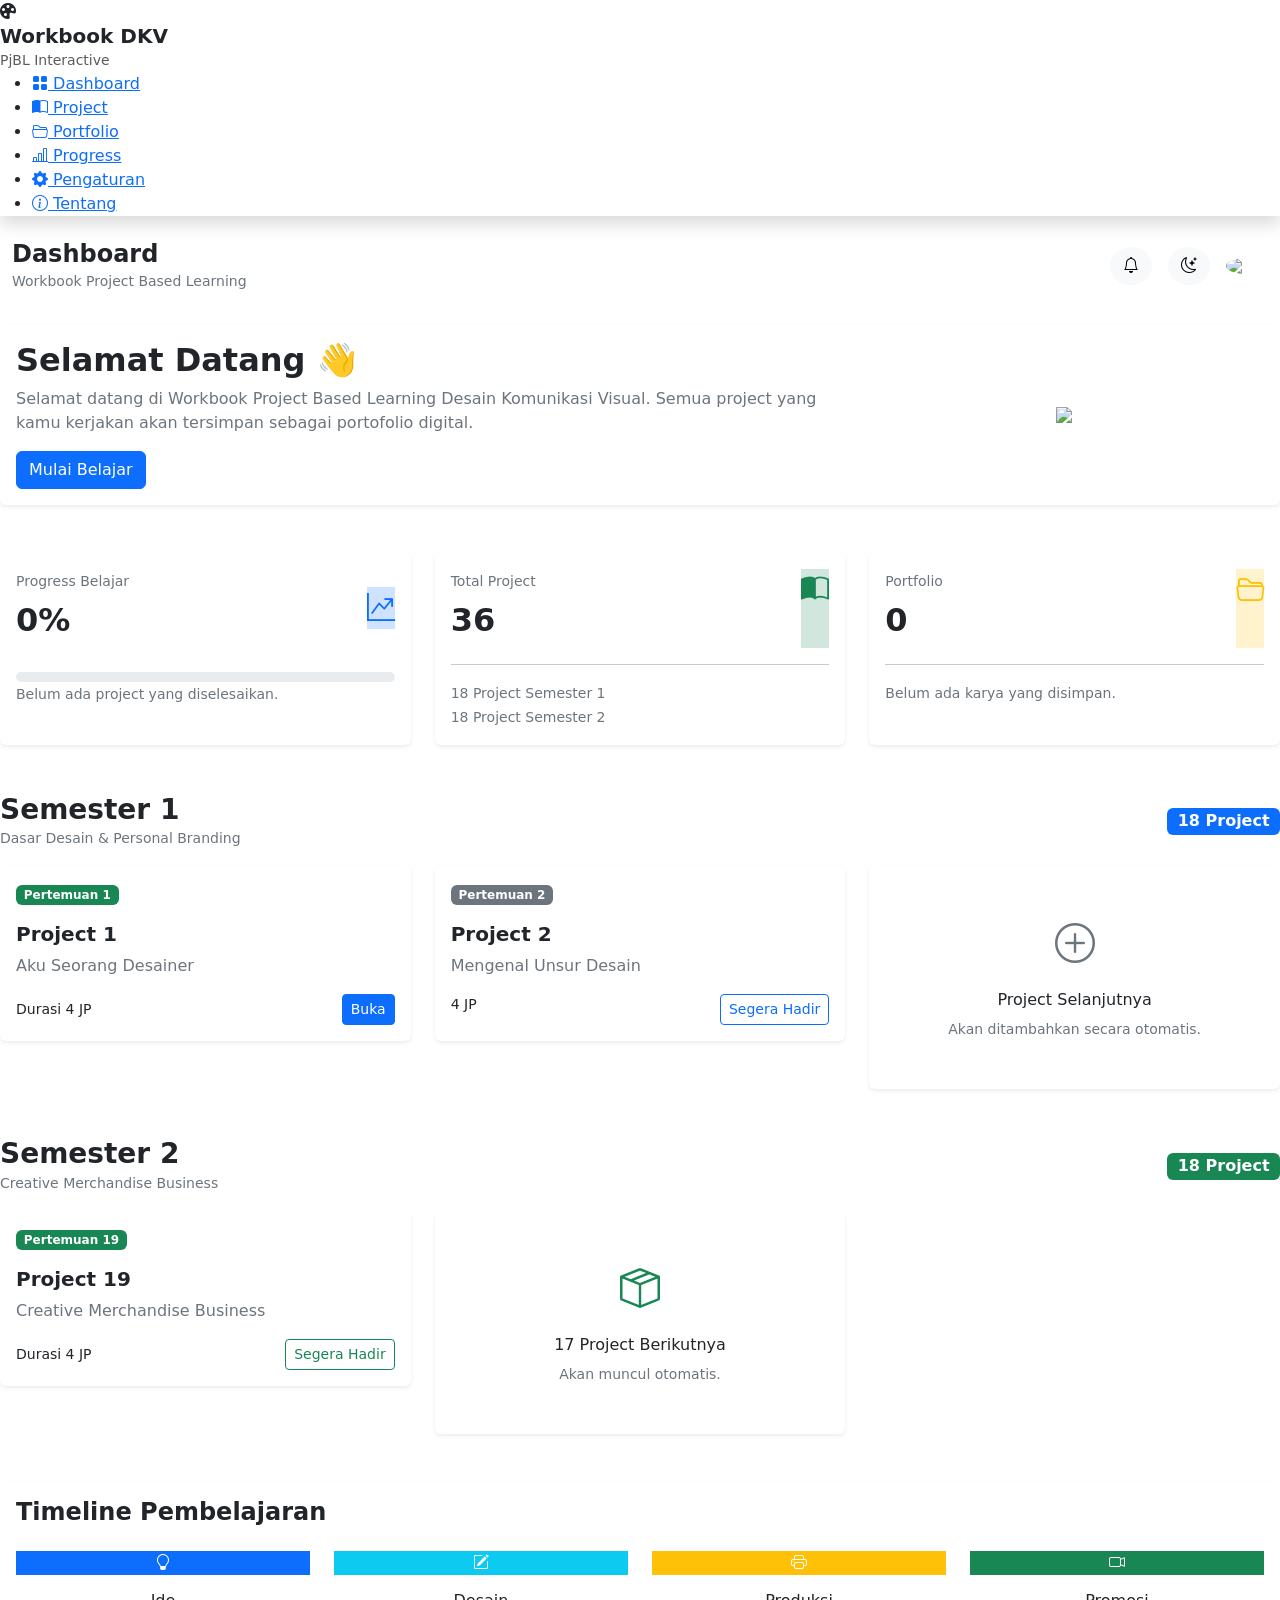
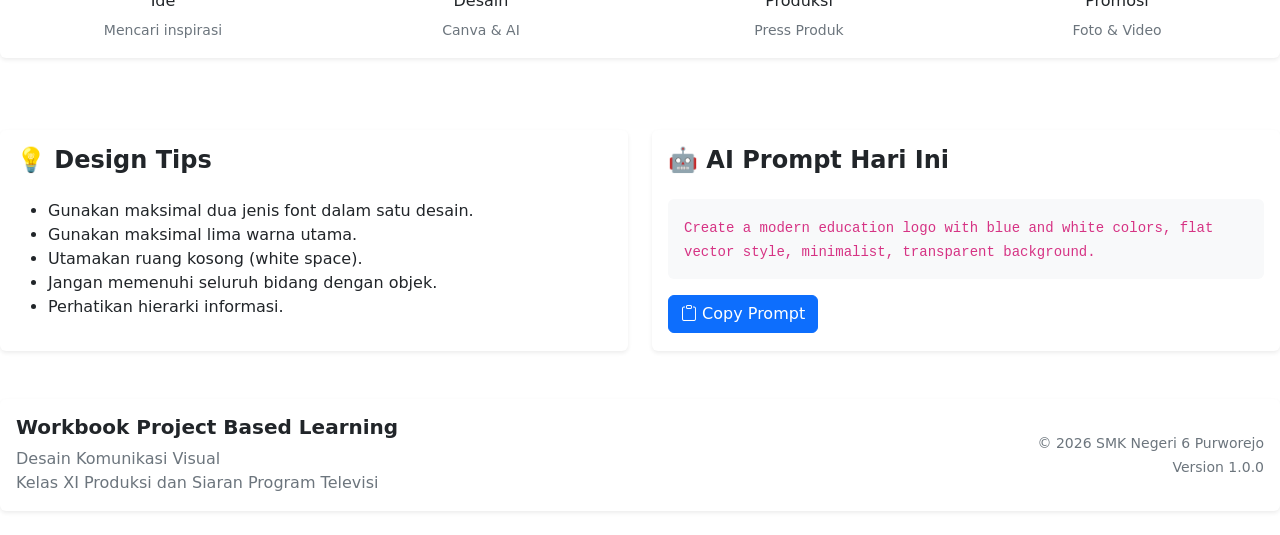
==== index.html @ cbb14319 "feat: create dashboard layout" ====
<!DOCTYPE html>
<html lang="id">

<head>

    <meta charset="UTF-8">
    <meta name="viewport" content="width=device-width, initial-scale=1.0">

    <title>Workbook PjBL DKV</title>

    <!-- Bootstrap 5 -->
    <link href="https://cdn.jsdelivr.net/npm/bootstrap@5.3.7/dist/css/bootstrap.min.css" rel="stylesheet">

    <!-- Bootstrap Icon -->
    <link href="https://cdn.jsdelivr.net/npm/bootstrap-icons@1.13.1/font/bootstrap-icons.css" rel="stylesheet">

    <!-- Google Font -->
    <link href="https://fonts.googleapis.com/css2?family=Poppins:wght@300;400;500;600;700&display=swap" rel="stylesheet">

    <!-- AOS -->
    <link href="https://cdn.jsdelivr.net/npm/aos@2.3.4/dist/aos.css" rel="stylesheet">

    <!-- SweetAlert -->
    <script src="https://cdn.jsdelivr.net/npm/sweetalert2@11"></script>

    <!-- Custom CSS -->
    <link rel="stylesheet" href="assets/css/style.css">

</head>

<body>

<div class="wrapper">

    <!-- ==========================
            SIDEBAR
    =========================== -->

    <aside class="sidebar shadow">

        <div class="sidebar-header">

            <div class="logo">

                <i class="bi bi-palette-fill"></i>

            </div>

            <div>

                <h5 class="mb-0 fw-bold">
                    Workbook DKV
                </h5>

                <small class="text-muted">
                    PjBL Interactive
                </small>

            </div>

        </div>

        <ul class="menu">

            <li>

                <a href="#" class="active">

                    <i class="bi bi-grid-fill"></i>

                    Dashboard

                </a>

            </li>

            <li>

                <a href="#">

                    <i class="bi bi-book-half"></i>

                    Project

                </a>

            </li>

            <li>

                <a href="#">

                    <i class="bi bi-folder2-open"></i>

                    Portfolio

                </a>

            </li>

            <li>

                <a href="#">

                    <i class="bi bi-bar-chart-line"></i>

                    Progress

                </a>

            </li>

            <li>

                <a href="#">

                    <i class="bi bi-gear-fill"></i>

                    Pengaturan

                </a>

            </li>

            <li>

                <a href="#">

                    <i class="bi bi-info-circle"></i>

                    Tentang

                </a>

            </li>

        </ul>

    </aside>

    <!-- ==========================
            MAIN
    =========================== -->

    <main class="content">

        <!-- Navbar -->

        <nav class="navbar navbar-expand-lg">

            <div class="container-fluid">

                <button class="btn btn-light d-lg-none">

                    <i class="bi bi-list"></i>

                </button>

                <div>

                    <h4 class="fw-bold mb-0">

                        Dashboard

                    </h4>

                    <small class="text-secondary">

                        Workbook Project Based Learning

                    </small>

                </div>

                <div class="ms-auto d-flex align-items-center gap-3">

                    <button class="btn btn-light rounded-circle">

                        <i class="bi bi-bell"></i>

                    </button>

                    <button class="btn btn-light rounded-circle">

                        <i class="bi bi-moon-stars"></i>

                    </button>

                    <img
                        src="https://ui-avatars.com/api/?name=Siswa&background=4F46E5&color=fff"
                        class="rounded-circle"
                        width="42"
                    >

                </div>

            </div>

        </nav>

        <!-- Welcome Card -->

        <div
            class="card welcome-card border-0 shadow-sm mt-4"
            data-aos="fade-up">

            <div class="card-body">

                <div class="row align-items-center">

                    <div class="col-lg-8">

                        <h2 class="fw-bold">

                            Selamat Datang 👋

                        </h2>

                        <p class="text-secondary">

                            Selamat datang di Workbook Project Based Learning
                            Desain Komunikasi Visual.

                            Semua project yang kamu kerjakan akan tersimpan
                            sebagai portofolio digital.

                        </p>

                        <button class="btn btn-primary">

                            Mulai Belajar

                        </button>

                    </div>

                    <div class="col-lg-4 text-center">

                        <img
                            src="https://cdn-icons-png.flaticon.com/512/3135/3135715.png"
                            class="img-fluid"
                            style="max-height:180px;">

                    </div>

                </div>

            </div>

        </div>
                <!-- =========================================
                STATISTIK
        ========================================== -->

        <div class="row mt-4 g-4">

            <div class="col-lg-4">

                <div class="card dashboard-card border-0 shadow-sm h-100">

                    <div class="card-body">

                        <div class="d-flex justify-content-between align-items-center">

                            <div>

                                <small class="text-secondary">
                                    Progress Belajar
                                </small>

                                <h2 class="fw-bold mt-2">
                                    0%
                                </h2>

                            </div>

                            <div class="icon-circle bg-primary-subtle">

                                <i class="bi bi-graph-up-arrow fs-3 text-primary"></i>

                            </div>

                        </div>

                        <div class="progress mt-4" style="height:10px;">

                            <div
                                class="progress-bar bg-primary"
                                role="progressbar"
                                style="width:0%;">

                            </div>

                        </div>

                        <small class="text-secondary">

                            Belum ada project yang diselesaikan.

                        </small>

                    </div>

                </div>

            </div>

            <div class="col-lg-4">

                <div class="card dashboard-card border-0 shadow-sm h-100">

                    <div class="card-body">

                        <div class="d-flex justify-content-between">

                            <div>

                                <small class="text-secondary">

                                    Total Project

                                </small>

                                <h2 class="fw-bold mt-2">

                                    36

                                </h2>

                            </div>

                            <div class="icon-circle bg-success-subtle">

                                <i class="bi bi-book-half fs-3 text-success"></i>

                            </div>

                        </div>

                        <hr>

                        <small class="text-secondary">

                            18 Project Semester 1

                            <br>

                            18 Project Semester 2

                        </small>

                    </div>

                </div>

            </div>

            <div class="col-lg-4">

                <div class="card dashboard-card border-0 shadow-sm h-100">

                    <div class="card-body">

                        <div class="d-flex justify-content-between">

                            <div>

                                <small class="text-secondary">

                                    Portfolio

                                </small>

                                <h2 class="fw-bold mt-2">

                                    0

                                </h2>

                            </div>

                            <div class="icon-circle bg-warning-subtle">

                                <i class="bi bi-folder2-open fs-3 text-warning"></i>

                            </div>

                        </div>

                        <hr>

                        <small class="text-secondary">

                            Belum ada karya yang disimpan.

                        </small>

                    </div>

                </div>

            </div>

        </div>

        <!-- =========================================
                SEMESTER 1
        ========================================== -->

        <div class="d-flex justify-content-between align-items-center mt-5 mb-3">

            <div>

                <h3 class="fw-bold mb-0">

                    Semester 1

                </h3>

                <small class="text-secondary">

                    Dasar Desain & Personal Branding

                </small>

            </div>

            <span class="badge bg-primary fs-6">

                18 Project

            </span>

        </div>

        <div class="row g-4">

            <div class="col-lg-4 col-md-6">

                <div class="card project-card border-0 shadow-sm">

                    <div class="card-body">

                        <span class="badge bg-success">

                            Pertemuan 1

                        </span>

                        <h5 class="mt-3 fw-bold">

                            Project 1

                        </h5>

                        <p class="text-secondary">

                            Aku Seorang Desainer

                        </p>

                        <div class="d-flex justify-content-between align-items-center">

                            <small>

                                Durasi 4 JP

                            </small>

                            <button class="btn btn-primary btn-sm">

                                Buka

                            </button>

                        </div>

                    </div>

                </div>

            </div>

            <div class="col-lg-4 col-md-6">

                <div class="card project-card border-0 shadow-sm">

                    <div class="card-body">

                        <span class="badge bg-secondary">

                            Pertemuan 2

                        </span>

                        <h5 class="mt-3 fw-bold">

                            Project 2

                        </h5>

                        <p class="text-secondary">

                            Mengenal Unsur Desain

                        </p>

                        <div class="d-flex justify-content-between">

                            <small>

                                4 JP

                            </small>

                            <button class="btn btn-outline-primary btn-sm">

                                Segera Hadir

                            </button>

                        </div>

                    </div>

                </div>

            </div>

            <div class="col-lg-4 col-md-6">

                <div class="card project-card border-0 shadow-sm">

                    <div class="card-body text-center py-5">

                        <i class="bi bi-plus-circle fs-1 text-secondary"></i>

                        <h6 class="mt-3">

                            Project Selanjutnya

                        </h6>

                        <small class="text-secondary">

                            Akan ditambahkan secara otomatis.

                        </small>

                    </div>

                </div>

            </div>

        </div>
                <!-- =========================================
                SEMESTER 2
        ========================================== -->

        <div class="d-flex justify-content-between align-items-center mt-5 mb-3">

            <div>

                <h3 class="fw-bold mb-0">

                    Semester 2

                </h3>

                <small class="text-secondary">

                    Creative Merchandise Business

                </small>

            </div>

            <span class="badge bg-success fs-6">

                18 Project

            </span>

        </div>

        <div class="row g-4">

            <div class="col-lg-4 col-md-6">

                <div class="card project-card border-0 shadow-sm">

                    <div class="card-body">

                        <span class="badge bg-success">

                            Pertemuan 19

                        </span>

                        <h5 class="mt-3 fw-bold">

                            Project 19

                        </h5>

                        <p class="text-secondary">

                            Creative Merchandise Business

                        </p>

                        <div class="d-flex justify-content-between align-items-center">

                            <small>

                                Durasi 4 JP

                            </small>

                            <button class="btn btn-outline-success btn-sm">

                                Segera Hadir

                            </button>

                        </div>

                    </div>

                </div>

            </div>

            <div class="col-lg-4 col-md-6">

                <div class="card project-card border-0 shadow-sm">

                    <div class="card-body text-center py-5">

                        <i class="bi bi-box-seam fs-1 text-success"></i>

                        <h6 class="mt-3">

                            17 Project Berikutnya

                        </h6>

                        <small class="text-secondary">

                            Akan muncul otomatis.

                        </small>

                    </div>

                </div>

            </div>

        </div>

        <!-- =========================================
                TIMELINE BELAJAR
        ========================================== -->

        <div class="card border-0 shadow-sm mt-5">

            <div class="card-body">

                <h4 class="fw-bold mb-4">

                    Timeline Pembelajaran

                </h4>

                <div class="row text-center">

                    <div class="col">

                        <div class="timeline-item">

                            <div class="timeline-circle bg-primary">

                                <i class="bi bi-lightbulb text-white"></i>

                            </div>

                            <h6 class="mt-3">

                                Ide

                            </h6>

                            <small class="text-secondary">

                                Mencari inspirasi

                            </small>

                        </div>

                    </div>

                    <div class="col">

                        <div class="timeline-item">

                            <div class="timeline-circle bg-info">

                                <i class="bi bi-pencil-square text-white"></i>

                            </div>

                            <h6 class="mt-3">

                                Desain

                            </h6>

                            <small class="text-secondary">

                                Canva & AI

                            </small>

                        </div>

                    </div>

                    <div class="col">

                        <div class="timeline-item">

                            <div class="timeline-circle bg-warning">

                                <i class="bi bi-printer text-white"></i>

                            </div>

                            <h6 class="mt-3">

                                Produksi

                            </h6>

                            <small class="text-secondary">

                                Press Produk

                            </small>

                        </div>

                    </div>

                    <div class="col">

                        <div class="timeline-item">

                            <div class="timeline-circle bg-success">

                                <i class="bi bi-camera-video text-white"></i>

                            </div>

                            <h6 class="mt-3">

                                Promosi

                            </h6>

                            <small class="text-secondary">

                                Foto & Video

                            </small>

                        </div>

                    </div>

                </div>

            </div>

        </div>

        <!-- =========================================
                DESIGN TIPS & AI CORNER
        ========================================== -->

        <div class="row mt-5 g-4">

            <div class="col-lg-6">

                <div class="card border-0 shadow-sm h-100">

                    <div class="card-body">

                        <h4 class="fw-bold">

                            💡 Design Tips

                        </h4>

                        <ul class="mt-4">

                            <li>Gunakan maksimal dua jenis font dalam satu desain.</li>

                            <li>Gunakan maksimal lima warna utama.</li>

                            <li>Utamakan ruang kosong (white space).</li>

                            <li>Jangan memenuhi seluruh bidang dengan objek.</li>

                            <li>Perhatikan hierarki informasi.</li>

                        </ul>

                    </div>

                </div>

            </div>

            <div class="col-lg-6">

                <div class="card border-0 shadow-sm h-100">

                    <div class="card-body">

                        <h4 class="fw-bold">

                            🤖 AI Prompt Hari Ini

                        </h4>

                        <div class="bg-light rounded p-3 mt-4">

                            <code>

Create a modern education logo with blue and white colors,
flat vector style,
minimalist,
transparent background.

                            </code>

                        </div>

                        <button class="btn btn-primary mt-3">

                            <i class="bi bi-clipboard"></i>

                            Copy Prompt

                        </button>

                    </div>

                </div>

            </div>

        </div>
                <!-- =========================================
                FOOTER
        ========================================== -->

        <footer class="mt-5 mb-4">

            <div class="card border-0 shadow-sm">

                <div class="card-body">

                    <div class="row align-items-center">

                        <div class="col-lg-6">

                            <h5 class="fw-bold">

                                Workbook Project Based Learning

                            </h5>

                            <p class="text-secondary mb-0">

                                Desain Komunikasi Visual<br>
                                Kelas XI Produksi dan Siaran Program Televisi

                            </p>

                        </div>

                        <div class="col-lg-6 text-lg-end mt-3 mt-lg-0">

                            <small class="text-secondary">

                                © 2026 SMK Negeri 6 Purworejo

                            </small>

                            <br>

                            <small class="text-secondary">

                                Version 1.0.0

                            </small>

                        </div>

                    </div>

                </div>

            </div>

        </footer>

    </main>

</div>

<!-- =========================================
        JAVASCRIPT
========================================== -->

<!-- Bootstrap -->
<script src="https://cdn.jsdelivr.net/npm/bootstrap@5.3.7/dist/js/bootstrap.bundle.min.js"></script>

<!-- AOS -->
<script src="https://cdn.jsdelivr.net/npm/aos@2.3.4/dist/aos.js"></script>

<script>
AOS.init({
    duration:700,
    once:true
});
</script>

<!-- Custom Javascript -->
<script src="assets/js/storage.js"></script>
<script src="assets/js/app.js"></script>
<script src="assets/js/dashboard.js"></script>

</body>

</html>
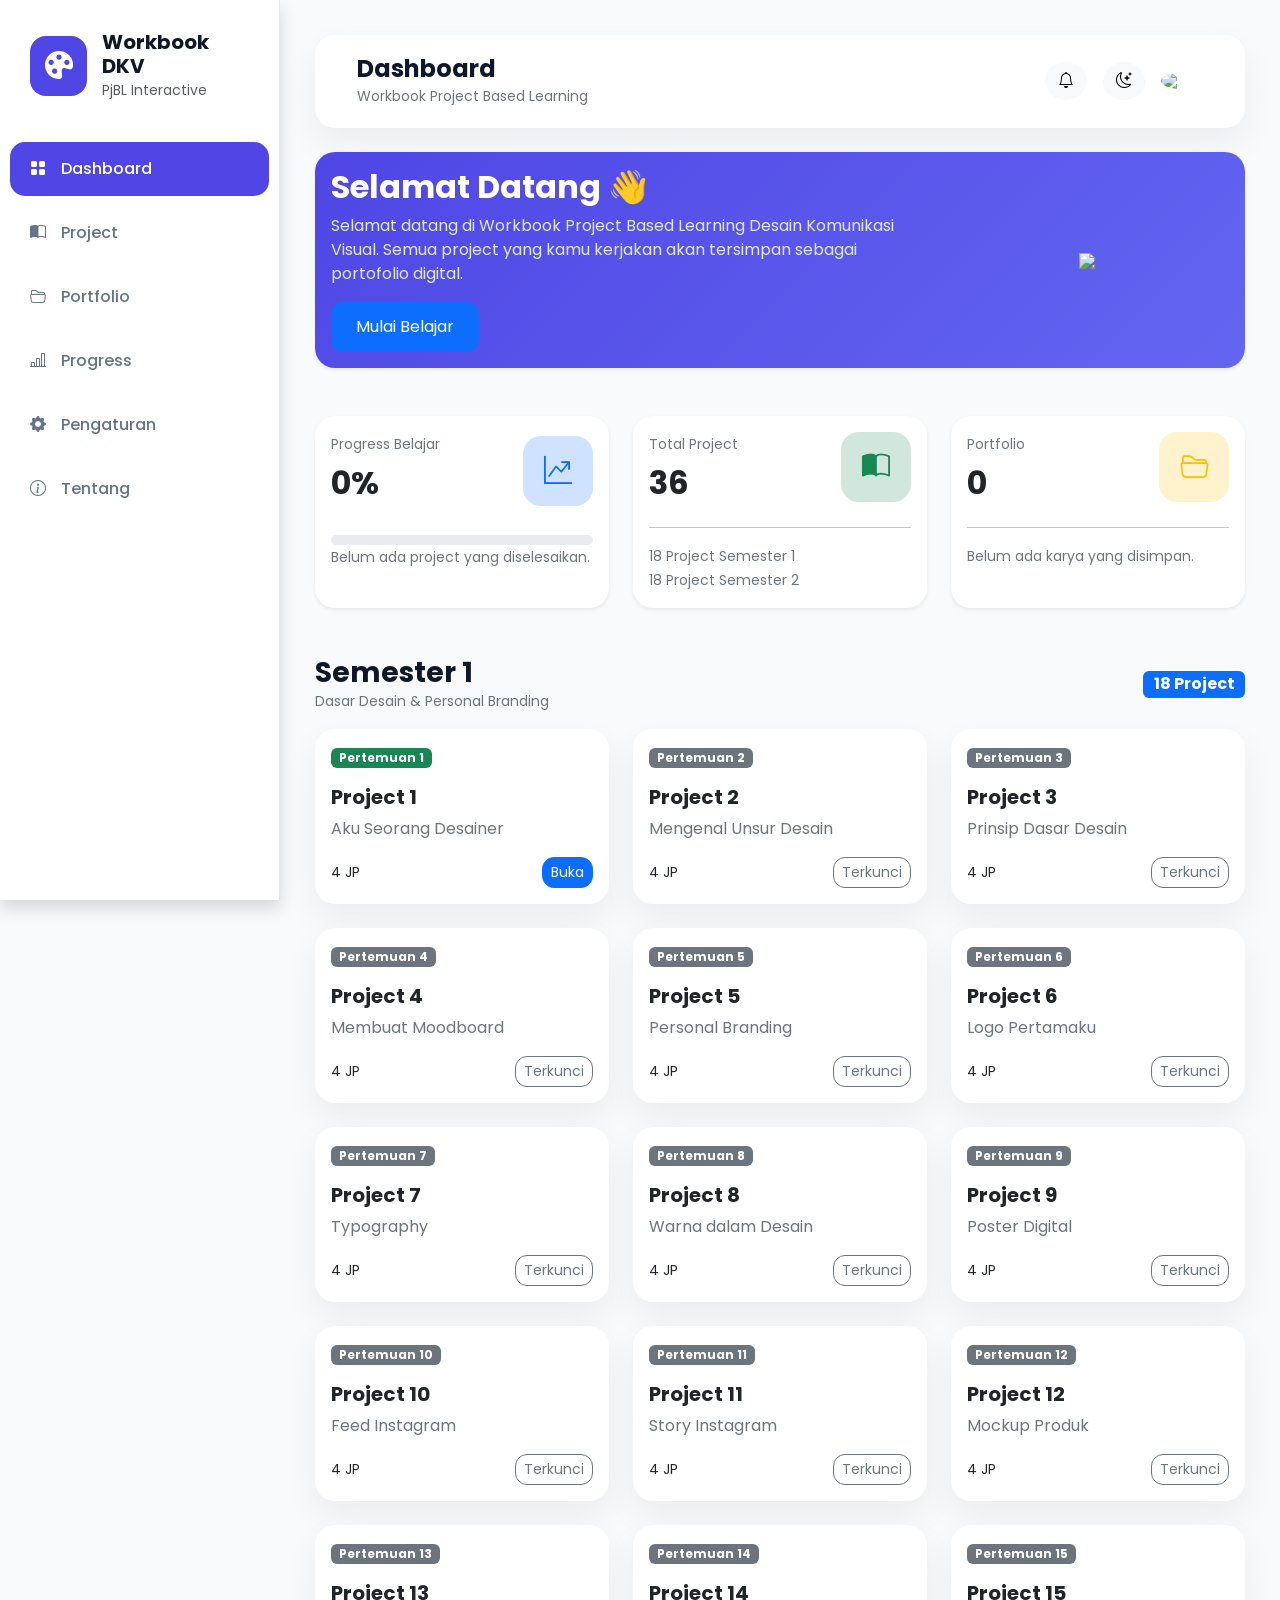
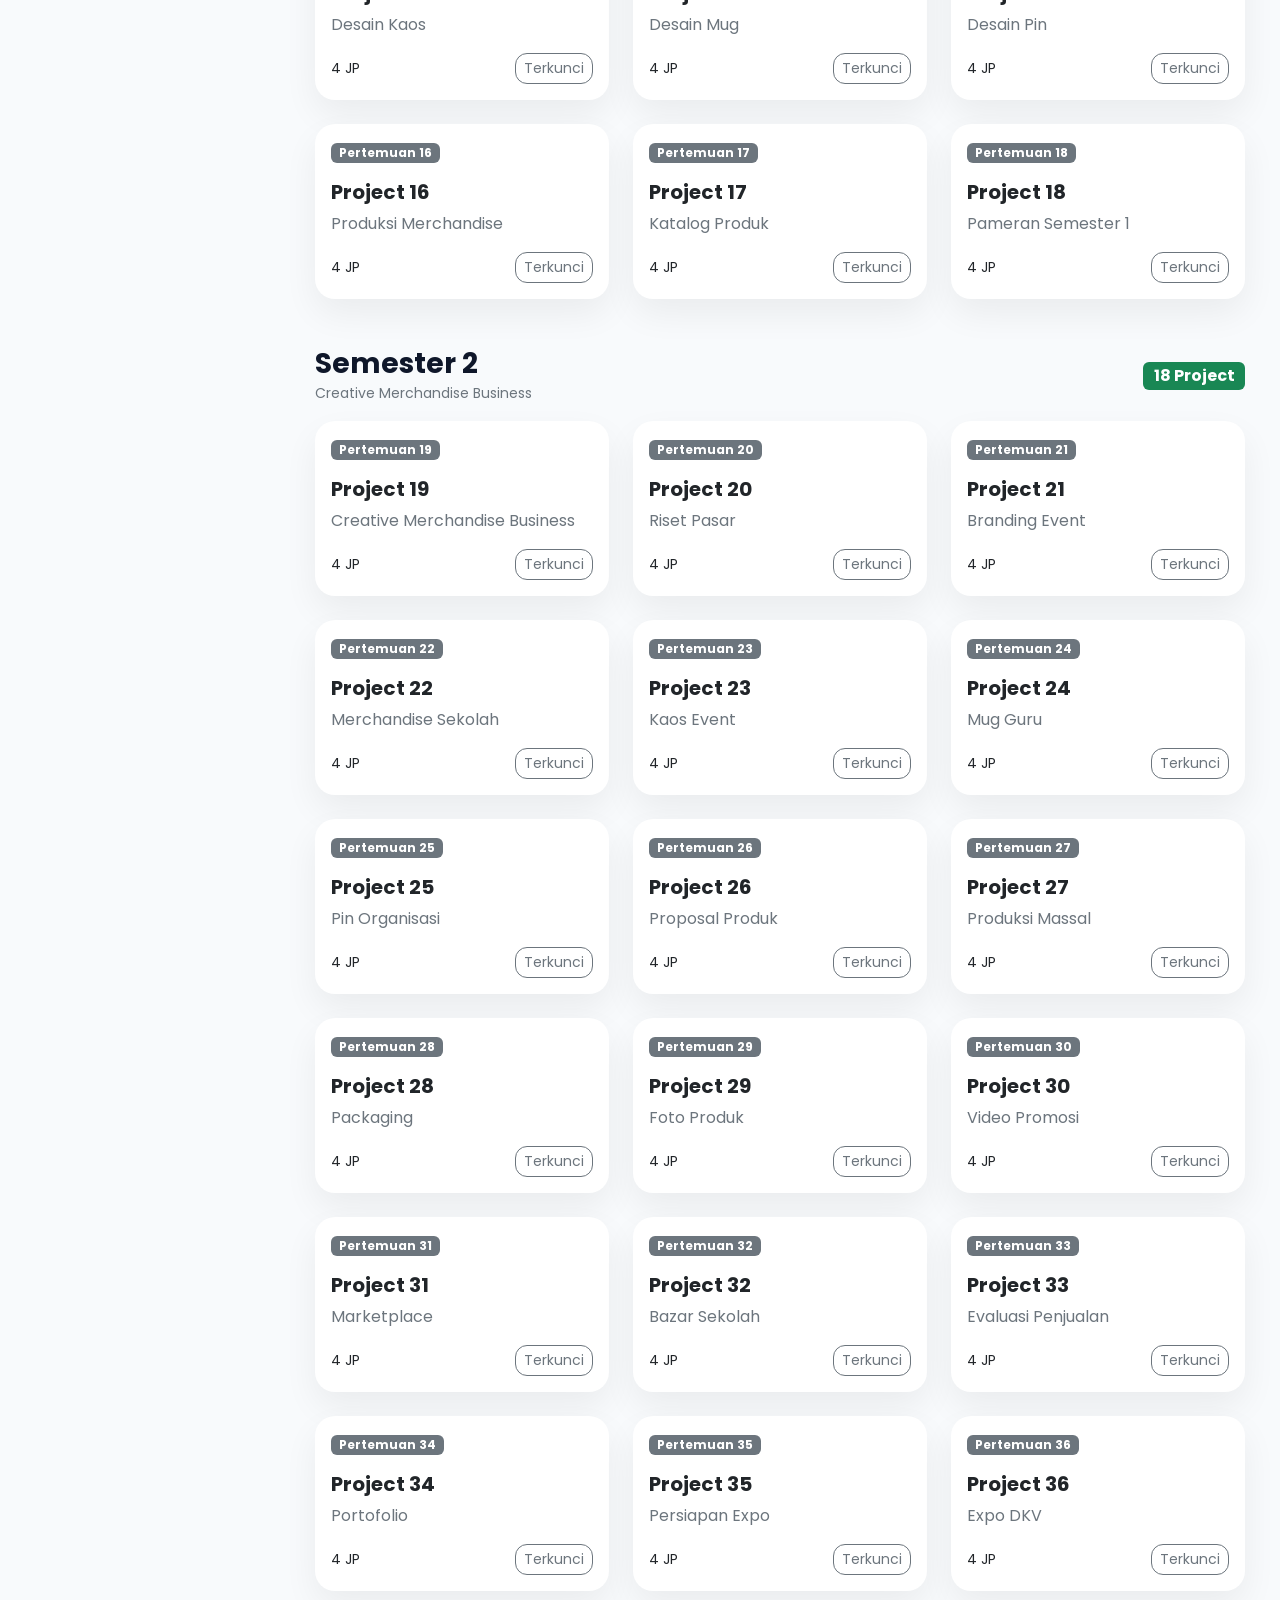
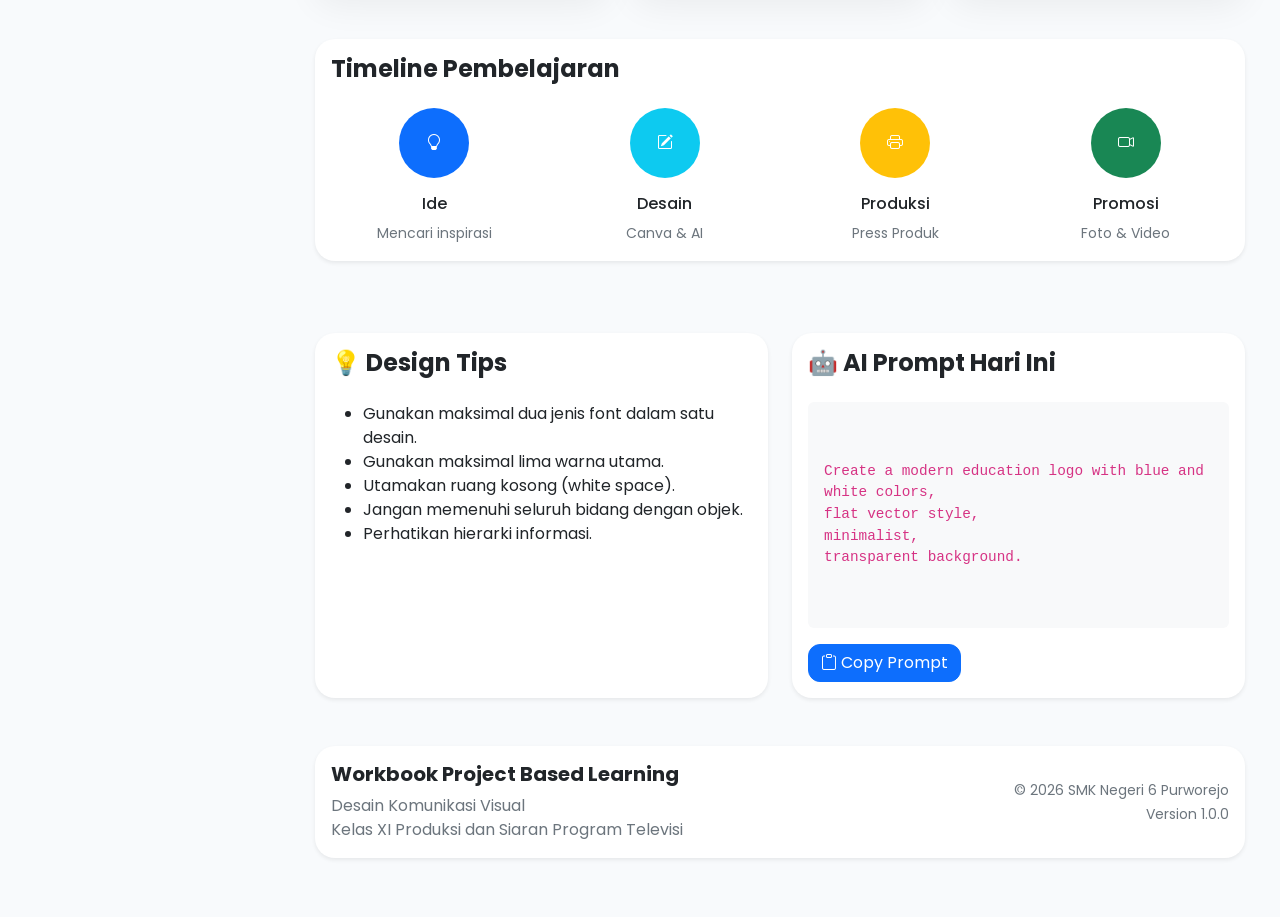
==== commit 038a9706: "feat: complete project 1 workbook with worksheet engine" ====
--- a/index.html
+++ b/index.html
@@ -433,127 +433,11 @@
 
         </div>
 
-        <div class="row g-4">
-
-            <div class="col-lg-4 col-md-6">
-
-                <div class="card project-card border-0 shadow-sm">
-
-                    <div class="card-body">
-
-                        <span class="badge bg-success">
-
-                            Pertemuan 1
-
-                        </span>
-
-                        <h5 class="mt-3 fw-bold">
-
-                            Project 1
-
-                        </h5>
-
-                        <p class="text-secondary">
-
-                            Aku Seorang Desainer
-
-                        </p>
-
-                        <div class="d-flex justify-content-between align-items-center">
-
-                            <small>
-
-                                Durasi 4 JP
-
-                            </small>
-
-                            <button class="btn btn-primary btn-sm">
-
-                                Buka
-
-                            </button>
-
-                        </div>
-
-                    </div>
-
-                </div>
-
-            </div>
-
-            <div class="col-lg-4 col-md-6">
-
-                <div class="card project-card border-0 shadow-sm">
-
-                    <div class="card-body">
-
-                        <span class="badge bg-secondary">
-
-                            Pertemuan 2
-
-                        </span>
-
-                        <h5 class="mt-3 fw-bold">
-
-                            Project 2
-
-                        </h5>
-
-                        <p class="text-secondary">
-
-                            Mengenal Unsur Desain
-
-                        </p>
-
-                        <div class="d-flex justify-content-between">
-
-                            <small>
-
-                                4 JP
-
-                            </small>
-
-                            <button class="btn btn-outline-primary btn-sm">
-
-                                Segera Hadir
-
-                            </button>
-
-                        </div>
-
-                    </div>
-
-                </div>
-
-            </div>
-
-            <div class="col-lg-4 col-md-6">
-
-                <div class="card project-card border-0 shadow-sm">
-
-                    <div class="card-body text-center py-5">
-
-                        <i class="bi bi-plus-circle fs-1 text-secondary"></i>
-
-                        <h6 class="mt-3">
-
-                            Project Selanjutnya
-
-                        </h6>
-
-                        <small class="text-secondary">
-
-                            Akan ditambahkan secara otomatis.
-
-                        </small>
-
-                    </div>
-
-                </div>
-
-            </div>
-
-        </div>
+        <div id="semester1-projects" class="row g-4">
+
+    <!-- Render otomatis dari dashboard.js -->
+
+</div>
                 <!-- =========================================
                 SEMESTER 2
         ========================================== -->
@@ -584,81 +468,11 @@
 
         </div>
 
-        <div class="row g-4">
-
-            <div class="col-lg-4 col-md-6">
-
-                <div class="card project-card border-0 shadow-sm">
-
-                    <div class="card-body">
-
-                        <span class="badge bg-success">
-
-                            Pertemuan 19
-
-                        </span>
-
-                        <h5 class="mt-3 fw-bold">
-
-                            Project 19
-
-                        </h5>
-
-                        <p class="text-secondary">
-
-                            Creative Merchandise Business
-
-                        </p>
-
-                        <div class="d-flex justify-content-between align-items-center">
-
-                            <small>
-
-                                Durasi 4 JP
-
-                            </small>
-
-                            <button class="btn btn-outline-success btn-sm">
-
-                                Segera Hadir
-
-                            </button>
-
-                        </div>
-
-                    </div>
-
-                </div>
-
-            </div>
-
-            <div class="col-lg-4 col-md-6">
-
-                <div class="card project-card border-0 shadow-sm">
-
-                    <div class="card-body text-center py-5">
-
-                        <i class="bi bi-box-seam fs-1 text-success"></i>
-
-                        <h6 class="mt-3">
-
-                            17 Project Berikutnya
-
-                        </h6>
-
-                        <small class="text-secondary">
-
-                            Akan muncul otomatis.
-
-                        </small>
-
-                    </div>
-
-                </div>
-
-            </div>
-
-        </div>
+        <div id="semester2-projects" class="row g-4">
+
+    <!-- Render otomatis dari dashboard.js -->
+
+</div>
 
         <!-- =========================================
                 TIMELINE BELAJAR
--- a/assets/css/style.css
+++ b/assets/css/style.css
@@ -0,0 +1,417 @@
+/* =====================================================
+   WORKBOOK DKV
+   Version : 1.0
+===================================================== */
+
+@import url('https://fonts.googleapis.com/css2?family=Poppins:wght@300;400;500;600;700;800&display=swap');
+
+:root{
+
+    --primary:#4F46E5;
+    --primary-light:#EEF2FF;
+
+    --success:#22C55E;
+    --warning:#F59E0B;
+    --danger:#EF4444;
+
+    --dark:#0F172A;
+
+    --gray:#64748B;
+
+    --border:#E2E8F0;
+
+    --background:#F8FAFC;
+
+    --card:#FFFFFF;
+
+    --radius:20px;
+
+    --shadow:0 15px 35px rgba(0,0,0,.06);
+
+    --transition:.3s ease;
+
+}
+
+*{
+
+    margin:0;
+    padding:0;
+    box-sizing:border-box;
+
+}
+
+body{
+
+    font-family:'Poppins',sans-serif;
+
+    background:var(--background);
+
+    color:var(--dark);
+
+}
+
+a{
+
+    text-decoration:none;
+
+}
+
+.wrapper{
+
+    display:flex;
+
+    min-height:100vh;
+
+}
+
+/* ===================================
+        SIDEBAR
+=================================== */
+
+.sidebar{
+
+    width:280px;
+
+    background:white;
+
+    border-right:1px solid var(--border);
+
+    position:fixed;
+
+    top:0;
+
+    left:0;
+
+    bottom:0;
+
+    overflow:auto;
+
+    z-index:1000;
+
+}
+
+.sidebar-header{
+
+    padding:30px;
+
+    display:flex;
+
+    align-items:center;
+
+    gap:15px;
+
+}
+
+.logo{
+
+    width:60px;
+
+    height:60px;
+
+    border-radius:16px;
+
+    background:var(--primary);
+
+    color:white;
+
+    display:flex;
+
+    align-items:center;
+
+    justify-content:center;
+
+    font-size:28px;
+
+}
+
+.menu{
+
+    list-style:none;
+
+    padding:10px;
+
+}
+
+.menu li{
+
+    margin-bottom:10px;
+
+}
+
+.menu a{
+
+    display:flex;
+
+    align-items:center;
+
+    gap:15px;
+
+    padding:15px 20px;
+
+    border-radius:15px;
+
+    color:var(--gray);
+
+    font-weight:500;
+
+    transition:var(--transition);
+
+}
+
+.menu a:hover{
+
+    background:var(--primary-light);
+
+    color:var(--primary);
+
+}
+
+.menu a.active{
+
+    background:var(--primary);
+
+    color:white;
+
+}
+
+/* ===================================
+        CONTENT
+=================================== */
+
+.content{
+
+    margin-left:280px;
+
+    width:100%;
+
+    padding:35px;
+
+}
+
+/* ===================================
+        NAVBAR
+=================================== */
+
+.navbar{
+
+    background:white;
+
+    border-radius:var(--radius);
+
+    padding:20px 30px;
+
+    box-shadow:var(--shadow);
+
+}
+
+/* ===================================
+        CARD
+=================================== */
+
+.card{
+
+    border:none;
+
+    border-radius:var(--radius);
+
+    box-shadow:var(--shadow);
+
+}
+
+.dashboard-card{
+
+    transition:.3s;
+
+}
+
+.dashboard-card:hover{
+
+    transform:translateY(-6px);
+
+}
+
+.project-card{
+
+    transition:.3s;
+
+}
+
+.project-card:hover{
+
+    transform:translateY(-8px);
+
+}
+
+/* ===================================
+        WELCOME CARD
+=================================== */
+
+.welcome-card{
+
+    background:linear-gradient(135deg,#4F46E5,#6366F1);
+
+    color:white;
+
+}
+
+.welcome-card p{
+
+    color:#E2E8F0 !important;
+
+}
+
+.welcome-card .btn{
+
+    border-radius:12px;
+
+    padding:12px 24px;
+
+}
+
+/* ===================================
+        ICON
+=================================== */
+
+.icon-circle{
+
+    width:70px;
+
+    height:70px;
+
+    border-radius:18px;
+
+    display:flex;
+
+    align-items:center;
+
+    justify-content:center;
+
+}
+
+/* ===================================
+        TIMELINE
+=================================== */
+
+.timeline-item{
+
+    position:relative;
+
+}
+
+.timeline-circle{
+
+    width:70px;
+
+    height:70px;
+
+    border-radius:50%;
+
+    display:flex;
+
+    align-items:center;
+
+    justify-content:center;
+
+    margin:auto;
+
+}
+
+/* ===================================
+        BUTTON
+=================================== */
+
+.btn{
+
+    border-radius:12px;
+
+    transition:.3s;
+
+}
+
+.btn:hover{
+
+    transform:translateY(-2px);
+
+}
+
+/* ===================================
+        CODE
+=================================== */
+
+code{
+
+    white-space:pre-wrap;
+
+    display:block;
+
+    font-size:.9rem;
+
+}
+
+/* ===================================
+        FOOTER
+=================================== */
+
+footer{
+
+    margin-top:50px;
+
+}
+
+/* ===================================
+        RESPONSIVE
+=================================== */
+
+@media(max-width:992px){
+
+    .sidebar{
+
+        display:none;
+
+    }
+
+    .content{
+
+        margin-left:0;
+
+        padding:20px;
+
+    }
+
+}
+
+/* ================================
+Worksheet Toast
+================================ */
+
+.worksheet-toast{
+
+    position:fixed;
+
+    right:20px;
+
+    bottom:20px;
+
+    background:#198754;
+
+    color:white;
+
+    padding:12px 20px;
+
+    border-radius:12px;
+
+    opacity:0;
+
+    transition:.3s;
+
+    z-index:99999;
+
+    box-shadow:0 10px 25px rgba(0,0,0,.15);
+
+}
+
+.worksheet-toast.show{
+
+    opacity:1;
+
+}
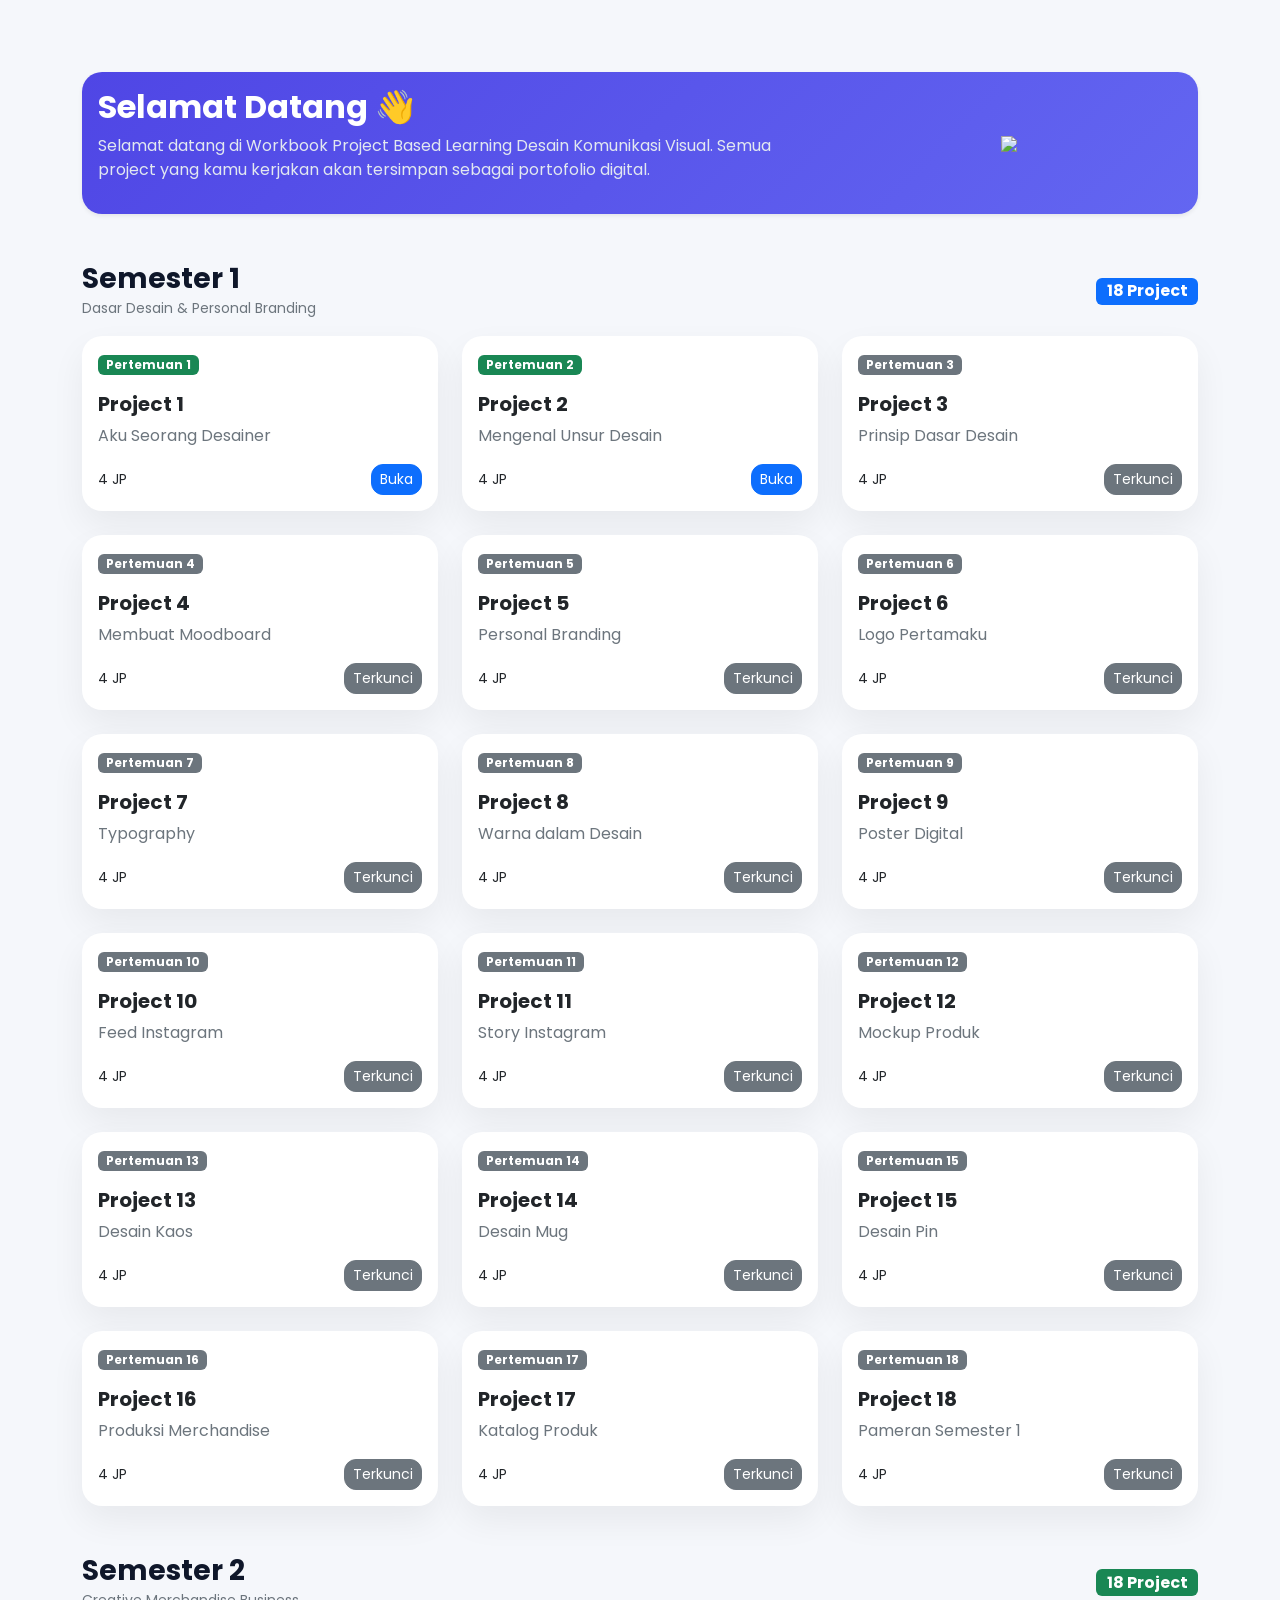
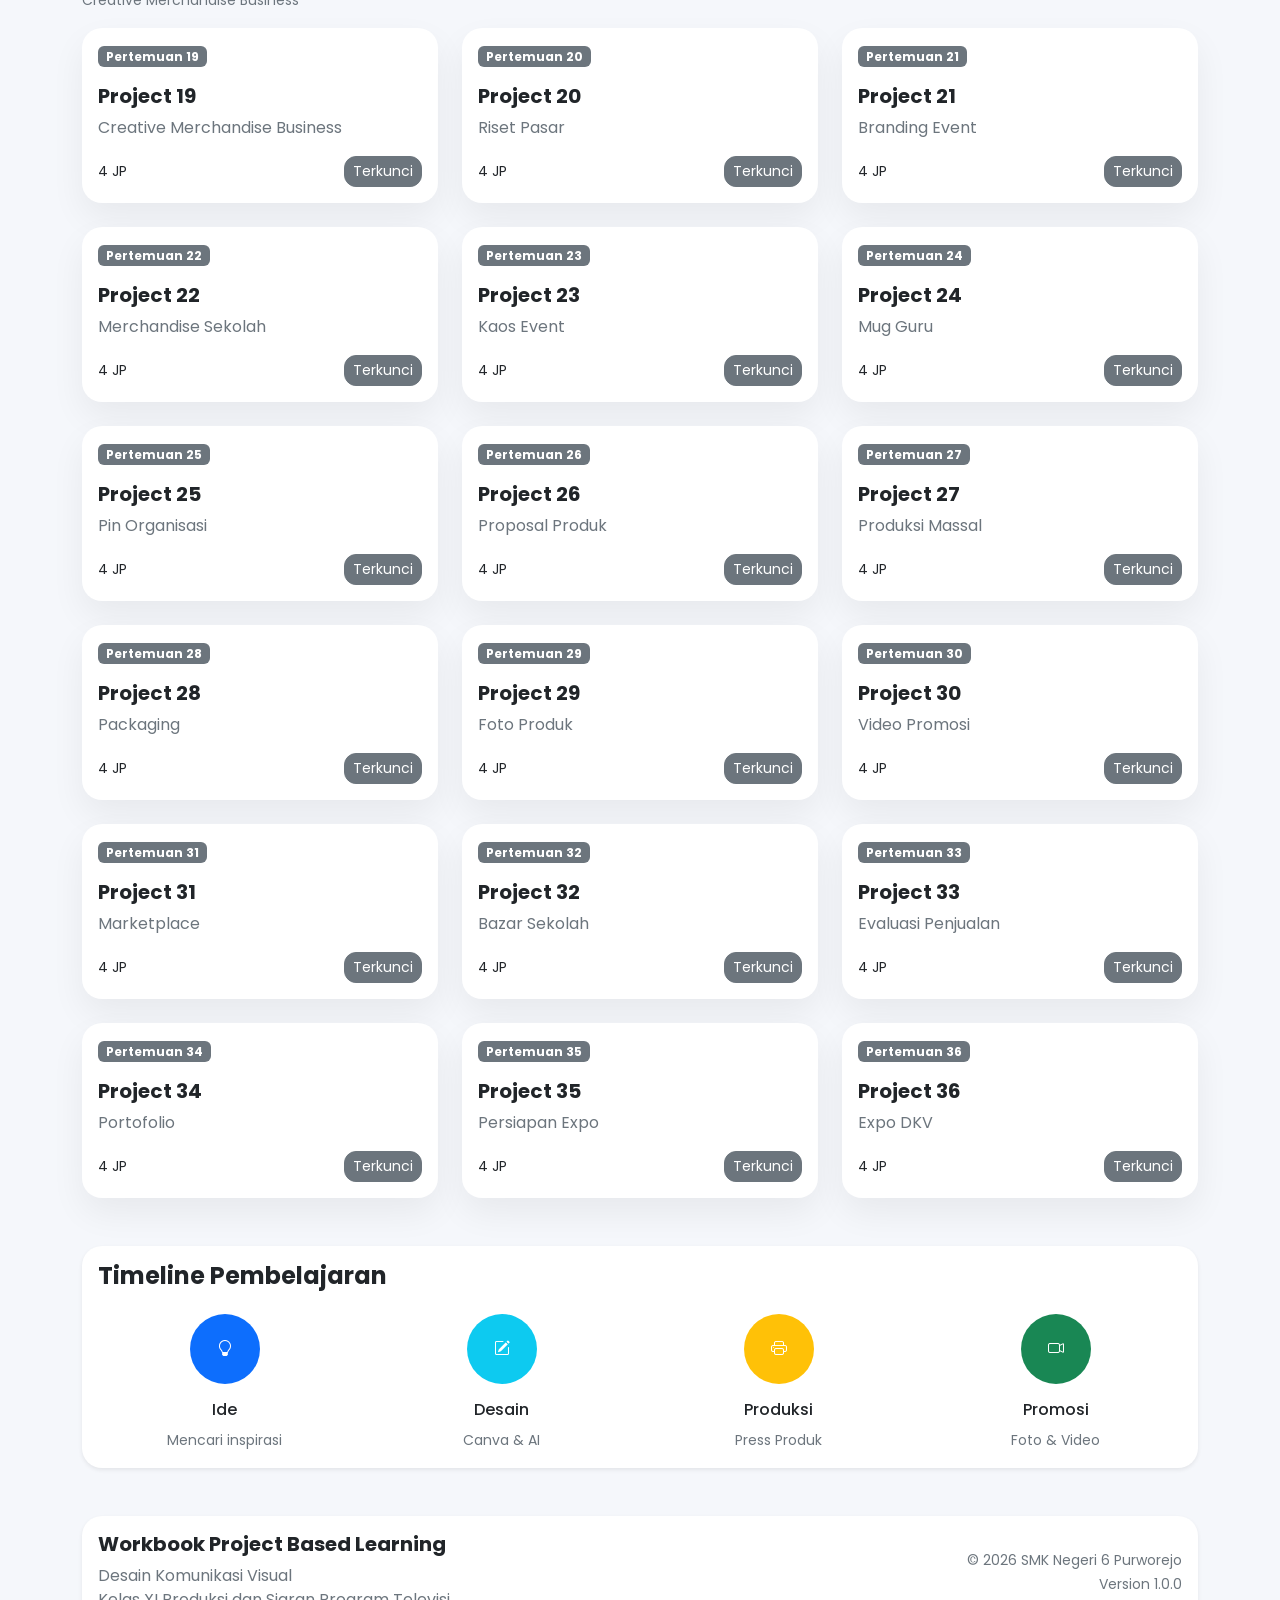
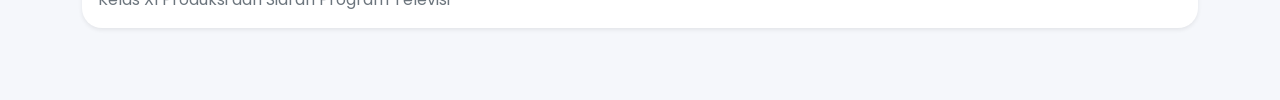
==== commit 987f23b7: "feat: complete project 2 and improve workbook engine" ====
--- a/index.html
+++ b/index.html
@@ -1,764 +1,239 @@
-<!DOCTYPE html>
+<!doctype html>
 <html lang="id">
-
-<head>
-
-    <meta charset="UTF-8">
-    <meta name="viewport" content="width=device-width, initial-scale=1.0">
+  <head>
+    <meta charset="UTF-8" />
+    <meta name="viewport" content="width=device-width, initial-scale=1.0" />
 
     <title>Workbook PjBL DKV</title>
 
     <!-- Bootstrap 5 -->
-    <link href="https://cdn.jsdelivr.net/npm/bootstrap@5.3.7/dist/css/bootstrap.min.css" rel="stylesheet">
+    <link
+      href="https://cdn.jsdelivr.net/npm/bootstrap@5.3.7/dist/css/bootstrap.min.css"
+      rel="stylesheet"
+    />
 
     <!-- Bootstrap Icon -->
-    <link href="https://cdn.jsdelivr.net/npm/bootstrap-icons@1.13.1/font/bootstrap-icons.css" rel="stylesheet">
+    <link
+      href="https://cdn.jsdelivr.net/npm/bootstrap-icons@1.13.1/font/bootstrap-icons.css"
+      rel="stylesheet"
+    />
 
     <!-- Google Font -->
-    <link href="https://fonts.googleapis.com/css2?family=Poppins:wght@300;400;500;600;700&display=swap" rel="stylesheet">
+    <link
+      href="https://fonts.googleapis.com/css2?family=Poppins:wght@300;400;500;600;700&display=swap"
+      rel="stylesheet"
+    />
 
     <!-- AOS -->
-    <link href="https://cdn.jsdelivr.net/npm/aos@2.3.4/dist/aos.css" rel="stylesheet">
+    <link
+      href="https://cdn.jsdelivr.net/npm/aos@2.3.4/dist/aos.css"
+      rel="stylesheet"
+    />
 
     <!-- SweetAlert -->
     <script src="https://cdn.jsdelivr.net/npm/sweetalert2@11"></script>
 
     <!-- Custom CSS -->
-    <link rel="stylesheet" href="assets/css/style.css">
-
-</head>
-
+    <link rel="stylesheet" href="assets/css/style.css" />
+  </head>
+
+  <body>
 <body>
 
-<div class="wrapper">
-
-    <!-- ==========================
-            SIDEBAR
-    =========================== -->
-
-    <aside class="sidebar shadow">
-
-        <div class="sidebar-header">
-
-            <div class="logo">
-
-                <i class="bi bi-palette-fill"></i>
-
-            </div>
-
-            <div>
-
-                <h5 class="mb-0 fw-bold">
-                    Workbook DKV
-                </h5>
-
-                <small class="text-muted">
-                    PjBL Interactive
-                </small>
-
-            </div>
-
-        </div>
-
-        <ul class="menu">
-
-            <li>
-
-                <a href="#" class="active">
-
-                    <i class="bi bi-grid-fill"></i>
-
-                    Dashboard
-
-                </a>
-
-            </li>
-
-            <li>
-
-                <a href="#">
-
-                    <i class="bi bi-book-half"></i>
-
-                    Project
-
-                </a>
-
-            </li>
-
-            <li>
-
-                <a href="#">
-
-                    <i class="bi bi-folder2-open"></i>
-
-                    Portfolio
-
-                </a>
-
-            </li>
-
-            <li>
-
-                <a href="#">
-
-                    <i class="bi bi-bar-chart-line"></i>
-
-                    Progress
-
-                </a>
-
-            </li>
-
-            <li>
-
-                <a href="#">
-
-                    <i class="bi bi-gear-fill"></i>
-
-                    Pengaturan
-
-                </a>
-
-            </li>
-
-            <li>
-
-                <a href="#">
-
-                    <i class="bi bi-info-circle"></i>
-
-                    Tentang
-
-                </a>
-
-            </li>
-
-        </ul>
-
-    </aside>
-
-    <!-- ==========================
+<div class="container py-5">
+
+      <!-- ==========================
             MAIN
     =========================== -->
 
-    <main class="content">
-
-        <!-- Navbar -->
-
-        <nav class="navbar navbar-expand-lg">
-
-            <div class="container-fluid">
-
-                <button class="btn btn-light d-lg-none">
-
-                    <i class="bi bi-list"></i>
-
-                </button>
-
-                <div>
-
-                    <h4 class="fw-bold mb-0">
-
-                        Dashboard
-
-                    </h4>
-
-                    <small class="text-secondary">
-
-                        Workbook Project Based Learning
-
-                    </small>
-
-                </div>
-
-                <div class="ms-auto d-flex align-items-center gap-3">
-
-                    <button class="btn btn-light rounded-circle">
-
-                        <i class="bi bi-bell"></i>
-
-                    </button>
-
-                    <button class="btn btn-light rounded-circle">
-
-                        <i class="bi bi-moon-stars"></i>
-
-                    </button>
-
-                    <img
-                        src="https://ui-avatars.com/api/?name=Siswa&background=4F46E5&color=fff"
-                        class="rounded-circle"
-                        width="42"
-                    >
-
-                </div>
-
+      
+            <!-- Welcome Card -->
+
+        <div
+          class="card welcome-card border-0 shadow-sm mt-4"
+          data-aos="fade-up"
+        >
+          <div class="card-body">
+            <div class="row align-items-center">
+              <div class="col-lg-8">
+                <h2 class="fw-bold">Selamat Datang 👋</h2>
+
+                <p class="text-secondary">
+                  Selamat datang di Workbook Project Based Learning Desain
+                  Komunikasi Visual. Semua project yang kamu kerjakan akan
+                  tersimpan sebagai portofolio digital.
+                </p>
+              </div>
+
+              <div class="col-lg-4 text-center">
+                <img
+                  src="https://cdn-icons-png.flaticon.com/512/3135/3135715.png"
+                  class="img-fluid"
+                  style="max-height: 180px"
+                />
+              </div>
             </div>
-
-        </nav>
-
-        <!-- Welcome Card -->
+          </div>
+        </div>
+        
+
+        <!-- =========================================
+                SEMESTER 1
+        ========================================== -->
 
         <div
-            class="card welcome-card border-0 shadow-sm mt-4"
-            data-aos="fade-up">
-
+          class="d-flex justify-content-between align-items-center mt-5 mb-3"
+        >
+          <div>
+            <h3 class="fw-bold mb-0">Semester 1</h3>
+
+            <small class="text-secondary">
+              Dasar Desain & Personal Branding
+            </small>
+          </div>
+
+          <span class="badge bg-primary fs-6"> 18 Project </span>
+        </div>
+
+        <div id="semester1-projects" class="row g-4">
+          <!-- Render otomatis dari dashboard.js -->
+        </div>
+        <!-- =========================================
+                SEMESTER 2
+        ========================================== -->
+
+        <div
+          class="d-flex justify-content-between align-items-center mt-5 mb-3"
+        >
+          <div>
+            <h3 class="fw-bold mb-0">Semester 2</h3>
+
+            <small class="text-secondary">
+              Creative Merchandise Business
+            </small>
+          </div>
+
+          <span class="badge bg-success fs-6"> 18 Project </span>
+        </div>
+
+        <div id="semester2-projects" class="row g-4">
+          <!-- Render otomatis dari dashboard.js -->
+        </div>
+
+        <!-- =========================================
+                TIMELINE BELAJAR
+        ========================================== -->
+
+        <div class="card border-0 shadow-sm mt-5">
+          <div class="card-body">
+            <h4 class="fw-bold mb-4">Timeline Pembelajaran</h4>
+
+            <div class="row text-center">
+              <div class="col">
+                <div class="timeline-item">
+                  <div class="timeline-circle bg-primary">
+                    <i class="bi bi-lightbulb text-white"></i>
+                  </div>
+
+                  <h6 class="mt-3">Ide</h6>
+
+                  <small class="text-secondary"> Mencari inspirasi </small>
+                </div>
+              </div>
+
+              <div class="col">
+                <div class="timeline-item">
+                  <div class="timeline-circle bg-info">
+                    <i class="bi bi-pencil-square text-white"></i>
+                  </div>
+
+                  <h6 class="mt-3">Desain</h6>
+
+                  <small class="text-secondary"> Canva & AI </small>
+                </div>
+              </div>
+
+              <div class="col">
+                <div class="timeline-item">
+                  <div class="timeline-circle bg-warning">
+                    <i class="bi bi-printer text-white"></i>
+                  </div>
+
+                  <h6 class="mt-3">Produksi</h6>
+
+                  <small class="text-secondary"> Press Produk </small>
+                </div>
+              </div>
+
+              <div class="col">
+                <div class="timeline-item">
+                  <div class="timeline-circle bg-success">
+                    <i class="bi bi-camera-video text-white"></i>
+                  </div>
+
+                  <h6 class="mt-3">Promosi</h6>
+
+                  <small class="text-secondary"> Foto & Video </small>
+                </div>
+              </div>
+            </div>
+          </div>
+        </div>
+
+        
+        <!-- =========================================
+                FOOTER
+        ========================================== -->
+
+        <footer class="mt-5 mb-4">
+          <div class="card border-0 shadow-sm">
             <div class="card-body">
-
-                <div class="row align-items-center">
-
-                    <div class="col-lg-8">
-
-                        <h2 class="fw-bold">
-
-                            Selamat Datang 👋
-
-                        </h2>
-
-                        <p class="text-secondary">
-
-                            Selamat datang di Workbook Project Based Learning
-                            Desain Komunikasi Visual.
-
-                            Semua project yang kamu kerjakan akan tersimpan
-                            sebagai portofolio digital.
-
-                        </p>
-
-                        <button class="btn btn-primary">
-
-                            Mulai Belajar
-
-                        </button>
-
-                    </div>
-
-                    <div class="col-lg-4 text-center">
-
-                        <img
-                            src="https://cdn-icons-png.flaticon.com/512/3135/3135715.png"
-                            class="img-fluid"
-                            style="max-height:180px;">
-
-                    </div>
-
-                </div>
-
+              <div class="row align-items-center">
+                <div class="col-lg-6">
+                  <h5 class="fw-bold">Workbook Project Based Learning</h5>
+
+                  <p class="text-secondary mb-0">
+                    Desain Komunikasi Visual<br />
+                    Kelas XI Produksi dan Siaran Program Televisi
+                  </p>
+                </div>
+
+                <div class="col-lg-6 text-lg-end mt-3 mt-lg-0">
+                  <small class="text-secondary">
+                    © 2026 SMK Negeri 6 Purworejo
+                  </small>
+
+                  <br />
+
+                  <small class="text-secondary"> Version 1.0.0 </small>
+                </div>
+              </div>
             </div>
-
-        </div>
-                <!-- =========================================
-                STATISTIK
-        ========================================== -->
-
-        <div class="row mt-4 g-4">
-
-            <div class="col-lg-4">
-
-                <div class="card dashboard-card border-0 shadow-sm h-100">
-
-                    <div class="card-body">
-
-                        <div class="d-flex justify-content-between align-items-center">
-
-                            <div>
-
-                                <small class="text-secondary">
-                                    Progress Belajar
-                                </small>
-
-                                <h2 class="fw-bold mt-2">
-                                    0%
-                                </h2>
-
-                            </div>
-
-                            <div class="icon-circle bg-primary-subtle">
-
-                                <i class="bi bi-graph-up-arrow fs-3 text-primary"></i>
-
-                            </div>
-
-                        </div>
-
-                        <div class="progress mt-4" style="height:10px;">
-
-                            <div
-                                class="progress-bar bg-primary"
-                                role="progressbar"
-                                style="width:0%;">
-
-                            </div>
-
-                        </div>
-
-                        <small class="text-secondary">
-
-                            Belum ada project yang diselesaikan.
-
-                        </small>
-
-                    </div>
-
-                </div>
-
-            </div>
-
-            <div class="col-lg-4">
-
-                <div class="card dashboard-card border-0 shadow-sm h-100">
-
-                    <div class="card-body">
-
-                        <div class="d-flex justify-content-between">
-
-                            <div>
-
-                                <small class="text-secondary">
-
-                                    Total Project
-
-                                </small>
-
-                                <h2 class="fw-bold mt-2">
-
-                                    36
-
-                                </h2>
-
-                            </div>
-
-                            <div class="icon-circle bg-success-subtle">
-
-                                <i class="bi bi-book-half fs-3 text-success"></i>
-
-                            </div>
-
-                        </div>
-
-                        <hr>
-
-                        <small class="text-secondary">
-
-                            18 Project Semester 1
-
-                            <br>
-
-                            18 Project Semester 2
-
-                        </small>
-
-                    </div>
-
-                </div>
-
-            </div>
-
-            <div class="col-lg-4">
-
-                <div class="card dashboard-card border-0 shadow-sm h-100">
-
-                    <div class="card-body">
-
-                        <div class="d-flex justify-content-between">
-
-                            <div>
-
-                                <small class="text-secondary">
-
-                                    Portfolio
-
-                                </small>
-
-                                <h2 class="fw-bold mt-2">
-
-                                    0
-
-                                </h2>
-
-                            </div>
-
-                            <div class="icon-circle bg-warning-subtle">
-
-                                <i class="bi bi-folder2-open fs-3 text-warning"></i>
-
-                            </div>
-
-                        </div>
-
-                        <hr>
-
-                        <small class="text-secondary">
-
-                            Belum ada karya yang disimpan.
-
-                        </small>
-
-                    </div>
-
-                </div>
-
-            </div>
-
-        </div>
-
-        <!-- =========================================
-                SEMESTER 1
-        ========================================== -->
-
-        <div class="d-flex justify-content-between align-items-center mt-5 mb-3">
-
-            <div>
-
-                <h3 class="fw-bold mb-0">
-
-                    Semester 1
-
-                </h3>
-
-                <small class="text-secondary">
-
-                    Dasar Desain & Personal Branding
-
-                </small>
-
-            </div>
-
-            <span class="badge bg-primary fs-6">
-
-                18 Project
-
-            </span>
-
-        </div>
-
-        <div id="semester1-projects" class="row g-4">
-
-    <!-- Render otomatis dari dashboard.js -->
-
-</div>
-                <!-- =========================================
-                SEMESTER 2
-        ========================================== -->
-
-        <div class="d-flex justify-content-between align-items-center mt-5 mb-3">
-
-            <div>
-
-                <h3 class="fw-bold mb-0">
-
-                    Semester 2
-
-                </h3>
-
-                <small class="text-secondary">
-
-                    Creative Merchandise Business
-
-                </small>
-
-            </div>
-
-            <span class="badge bg-success fs-6">
-
-                18 Project
-
-            </span>
-
-        </div>
-
-        <div id="semester2-projects" class="row g-4">
-
-    <!-- Render otomatis dari dashboard.js -->
-
-</div>
-
-        <!-- =========================================
-                TIMELINE BELAJAR
-        ========================================== -->
-
-        <div class="card border-0 shadow-sm mt-5">
-
-            <div class="card-body">
-
-                <h4 class="fw-bold mb-4">
-
-                    Timeline Pembelajaran
-
-                </h4>
-
-                <div class="row text-center">
-
-                    <div class="col">
-
-                        <div class="timeline-item">
-
-                            <div class="timeline-circle bg-primary">
-
-                                <i class="bi bi-lightbulb text-white"></i>
-
-                            </div>
-
-                            <h6 class="mt-3">
-
-                                Ide
-
-                            </h6>
-
-                            <small class="text-secondary">
-
-                                Mencari inspirasi
-
-                            </small>
-
-                        </div>
-
-                    </div>
-
-                    <div class="col">
-
-                        <div class="timeline-item">
-
-                            <div class="timeline-circle bg-info">
-
-                                <i class="bi bi-pencil-square text-white"></i>
-
-                            </div>
-
-                            <h6 class="mt-3">
-
-                                Desain
-
-                            </h6>
-
-                            <small class="text-secondary">
-
-                                Canva & AI
-
-                            </small>
-
-                        </div>
-
-                    </div>
-
-                    <div class="col">
-
-                        <div class="timeline-item">
-
-                            <div class="timeline-circle bg-warning">
-
-                                <i class="bi bi-printer text-white"></i>
-
-                            </div>
-
-                            <h6 class="mt-3">
-
-                                Produksi
-
-                            </h6>
-
-                            <small class="text-secondary">
-
-                                Press Produk
-
-                            </small>
-
-                        </div>
-
-                    </div>
-
-                    <div class="col">
-
-                        <div class="timeline-item">
-
-                            <div class="timeline-circle bg-success">
-
-                                <i class="bi bi-camera-video text-white"></i>
-
-                            </div>
-
-                            <h6 class="mt-3">
-
-                                Promosi
-
-                            </h6>
-
-                            <small class="text-secondary">
-
-                                Foto & Video
-
-                            </small>
-
-                        </div>
-
-                    </div>
-
-                </div>
-
-            </div>
-
-        </div>
-
-        <!-- =========================================
-                DESIGN TIPS & AI CORNER
-        ========================================== -->
-
-        <div class="row mt-5 g-4">
-
-            <div class="col-lg-6">
-
-                <div class="card border-0 shadow-sm h-100">
-
-                    <div class="card-body">
-
-                        <h4 class="fw-bold">
-
-                            💡 Design Tips
-
-                        </h4>
-
-                        <ul class="mt-4">
-
-                            <li>Gunakan maksimal dua jenis font dalam satu desain.</li>
-
-                            <li>Gunakan maksimal lima warna utama.</li>
-
-                            <li>Utamakan ruang kosong (white space).</li>
-
-                            <li>Jangan memenuhi seluruh bidang dengan objek.</li>
-
-                            <li>Perhatikan hierarki informasi.</li>
-
-                        </ul>
-
-                    </div>
-
-                </div>
-
-            </div>
-
-            <div class="col-lg-6">
-
-                <div class="card border-0 shadow-sm h-100">
-
-                    <div class="card-body">
-
-                        <h4 class="fw-bold">
-
-                            🤖 AI Prompt Hari Ini
-
-                        </h4>
-
-                        <div class="bg-light rounded p-3 mt-4">
-
-                            <code>
-
-Create a modern education logo with blue and white colors,
-flat vector style,
-minimalist,
-transparent background.
-
-                            </code>
-
-                        </div>
-
-                        <button class="btn btn-primary mt-3">
-
-                            <i class="bi bi-clipboard"></i>
-
-                            Copy Prompt
-
-                        </button>
-
-                    </div>
-
-                </div>
-
-            </div>
-
-        </div>
-                <!-- =========================================
-                FOOTER
-        ========================================== -->
-
-        <footer class="mt-5 mb-4">
-
-            <div class="card border-0 shadow-sm">
-
-                <div class="card-body">
-
-                    <div class="row align-items-center">
-
-                        <div class="col-lg-6">
-
-                            <h5 class="fw-bold">
-
-                                Workbook Project Based Learning
-
-                            </h5>
-
-                            <p class="text-secondary mb-0">
-
-                                Desain Komunikasi Visual<br>
-                                Kelas XI Produksi dan Siaran Program Televisi
-
-                            </p>
-
-                        </div>
-
-                        <div class="col-lg-6 text-lg-end mt-3 mt-lg-0">
-
-                            <small class="text-secondary">
-
-                                © 2026 SMK Negeri 6 Purworejo
-
-                            </small>
-
-                            <br>
-
-                            <small class="text-secondary">
-
-                                Version 1.0.0
-
-                            </small>
-
-                        </div>
-
-                    </div>
-
-                </div>
-
-            </div>
-
+          </div>
         </footer>
-
-    </main>
-
-</div>
-
-<!-- =========================================
+      
+    </div>
+
+    <!-- =========================================
         JAVASCRIPT
 ========================================== -->
 
-<!-- Bootstrap -->
-<script src="https://cdn.jsdelivr.net/npm/bootstrap@5.3.7/dist/js/bootstrap.bundle.min.js"></script>
-
-<!-- AOS -->
-<script src="https://cdn.jsdelivr.net/npm/aos@2.3.4/dist/aos.js"></script>
-
-<script>
-AOS.init({
-    duration:700,
-    once:true
-});
-</script>
-
-<!-- Custom Javascript -->
-<script src="assets/js/storage.js"></script>
-<script src="assets/js/app.js"></script>
-<script src="assets/js/dashboard.js"></script>
-
-</body>
-
-</html>+    <!-- Bootstrap -->
+    <script src="https://cdn.jsdelivr.net/npm/bootstrap@5.3.7/dist/js/bootstrap.bundle.min.js"></script>
+
+    <!-- AOS -->
+    <script src="https://cdn.jsdelivr.net/npm/aos@2.3.4/dist/aos.js"></script>
+
+    <script>
+      AOS.init({
+        duration: 700,
+        once: true,
+      });
+    </script>
+
+    <!-- Custom Javascript -->
+    <script src="assets/js/storage.js"></script>
+    <script src="assets/js/app.js"></script>
+    <script src="assets/js/dashboard.js"></script>
+  </body>
+</html>
--- a/assets/css/style.css
+++ b/assets/css/style.css
@@ -3,415 +3,581 @@
    Version : 1.0
 ===================================================== */
 
-@import url('https://fonts.googleapis.com/css2?family=Poppins:wght@300;400;500;600;700;800&display=swap');
-
-:root{
-
-    --primary:#4F46E5;
-    --primary-light:#EEF2FF;
-
-    --success:#22C55E;
-    --warning:#F59E0B;
-    --danger:#EF4444;
-
-    --dark:#0F172A;
-
-    --gray:#64748B;
-
-    --border:#E2E8F0;
-
-    --background:#F8FAFC;
-
-    --card:#FFFFFF;
-
-    --radius:20px;
-
-    --shadow:0 15px 35px rgba(0,0,0,.06);
-
-    --transition:.3s ease;
-
-}
-
-*{
-
-    margin:0;
-    padding:0;
-    box-sizing:border-box;
-
-}
-
-body{
-
-    font-family:'Poppins',sans-serif;
-
-    background:var(--background);
-
-    color:var(--dark);
-
-}
-
-a{
-
-    text-decoration:none;
-
-}
-
-.wrapper{
-
-    display:flex;
-
-    min-height:100vh;
-
+@import url("https://fonts.googleapis.com/css2?family=Poppins:wght@300;400;500;600;700;800&display=swap");
+
+:root {
+  --primary: #4f46e5;
+  --primary-light: #eef2ff;
+
+  --success: #22c55e;
+  --warning: #f59e0b;
+  --danger: #ef4444;
+
+  --dark: #0f172a;
+
+  --gray: #64748b;
+
+  --border: #e2e8f0;
+
+  --background: #f8fafc;
+
+  --card: #ffffff;
+
+  --radius: 20px;
+
+  --shadow: 0 15px 35px rgba(0, 0, 0, 0.06);
+
+  --transition: 0.3s ease;
+}
+
+* {
+  margin: 0;
+  padding: 0;
+  box-sizing: border-box;
+}
+
+body {
+  font-family: "Poppins", sans-serif;
+
+  background: var(--background);
+
+  color: var(--dark);
+}
+
+a {
+  text-decoration: none;
+}
+
+.wrapper {
+  display: flex;
+
+  min-height: 100vh;
 }
 
 /* ===================================
         SIDEBAR
 =================================== */
 
-.sidebar{
-
-    width:280px;
-
-    background:white;
-
-    border-right:1px solid var(--border);
-
-    position:fixed;
-
-    top:0;
-
-    left:0;
-
-    bottom:0;
-
-    overflow:auto;
-
-    z-index:1000;
-
-}
-
-.sidebar-header{
-
-    padding:30px;
-
-    display:flex;
-
-    align-items:center;
-
-    gap:15px;
-
-}
-
-.logo{
-
-    width:60px;
-
-    height:60px;
-
-    border-radius:16px;
-
-    background:var(--primary);
-
-    color:white;
-
-    display:flex;
-
-    align-items:center;
-
-    justify-content:center;
-
-    font-size:28px;
-
-}
-
-.menu{
-
-    list-style:none;
-
-    padding:10px;
-
-}
-
-.menu li{
-
-    margin-bottom:10px;
-
-}
-
-.menu a{
-
-    display:flex;
-
-    align-items:center;
-
-    gap:15px;
-
-    padding:15px 20px;
-
-    border-radius:15px;
-
-    color:var(--gray);
-
-    font-weight:500;
-
-    transition:var(--transition);
-
-}
-
-.menu a:hover{
-
-    background:var(--primary-light);
-
-    color:var(--primary);
-
-}
-
-.menu a.active{
-
-    background:var(--primary);
-
-    color:white;
-
+.sidebar {
+  width: 280px;
+
+  background: white;
+
+  border-right: 1px solid var(--border);
+
+  position: fixed;
+
+  top: 0;
+
+  left: 0;
+
+  bottom: 0;
+
+  overflow: auto;
+
+  z-index: 1000;
+}
+
+.sidebar-header {
+  padding: 30px;
+
+  display: flex;
+
+  align-items: center;
+
+  gap: 15px;
+}
+
+.logo {
+  width: 60px;
+
+  height: 60px;
+
+  border-radius: 16px;
+
+  background: var(--primary);
+
+  color: white;
+
+  display: flex;
+
+  align-items: center;
+
+  justify-content: center;
+
+  font-size: 28px;
+}
+
+.menu {
+  list-style: none;
+
+  padding: 10px;
+}
+
+.menu li {
+  margin-bottom: 10px;
+}
+
+.menu a {
+  display: flex;
+
+  align-items: center;
+
+  gap: 15px;
+
+  padding: 15px 20px;
+
+  border-radius: 15px;
+
+  color: var(--gray);
+
+  font-weight: 500;
+
+  transition: var(--transition);
+}
+
+.menu a:hover {
+  background: var(--primary-light);
+
+  color: var(--primary);
+}
+
+.menu a.active {
+  background: var(--primary);
+
+  color: white;
 }
 
 /* ===================================
         CONTENT
 =================================== */
 
-.content{
-
-    margin-left:280px;
-
-    width:100%;
-
-    padding:35px;
-
+.content {
+  margin-left: 280px;
+
+  width: 100%;
+
+  padding: 35px;
 }
 
 /* ===================================
         NAVBAR
 =================================== */
 
-.navbar{
-
-    background:white;
-
-    border-radius:var(--radius);
-
-    padding:20px 30px;
-
-    box-shadow:var(--shadow);
-
+.navbar {
+  background: white;
+
+  border-radius: var(--radius);
+
+  padding: 20px 30px;
+
+  box-shadow: var(--shadow);
 }
 
 /* ===================================
         CARD
 =================================== */
 
-.card{
-
-    border:none;
-
-    border-radius:var(--radius);
-
-    box-shadow:var(--shadow);
-
-}
-
-.dashboard-card{
-
-    transition:.3s;
-
-}
-
-.dashboard-card:hover{
-
-    transform:translateY(-6px);
-
-}
-
-.project-card{
-
-    transition:.3s;
-
-}
-
-.project-card:hover{
-
-    transform:translateY(-8px);
-
+.card {
+  border: none;
+
+  border-radius: var(--radius);
+
+  box-shadow: var(--shadow);
+}
+
+.dashboard-card {
+  transition: 0.3s;
+}
+
+.dashboard-card:hover {
+  transform: translateY(-6px);
+}
+
+.project-card {
+  transition: 0.3s;
+}
+
+.project-card:hover {
+  transform: translateY(-8px);
 }
 
 /* ===================================
         WELCOME CARD
 =================================== */
 
-.welcome-card{
-
-    background:linear-gradient(135deg,#4F46E5,#6366F1);
-
-    color:white;
-
-}
-
-.welcome-card p{
-
-    color:#E2E8F0 !important;
-
-}
-
-.welcome-card .btn{
-
-    border-radius:12px;
-
-    padding:12px 24px;
-
+.welcome-card {
+  background: linear-gradient(135deg, #4f46e5, #6366f1);
+
+  color: white;
+}
+
+.welcome-card p {
+  color: #e2e8f0 !important;
+}
+
+.welcome-card .btn {
+  border-radius: 12px;
+
+  padding: 12px 24px;
 }
 
 /* ===================================
         ICON
 =================================== */
 
-.icon-circle{
-
-    width:70px;
-
-    height:70px;
-
-    border-radius:18px;
-
-    display:flex;
-
-    align-items:center;
-
-    justify-content:center;
-
+.icon-circle {
+  width: 70px;
+
+  height: 70px;
+
+  border-radius: 18px;
+
+  display: flex;
+
+  align-items: center;
+
+  justify-content: center;
 }
 
 /* ===================================
         TIMELINE
 =================================== */
 
-.timeline-item{
-
-    position:relative;
-
-}
-
-.timeline-circle{
-
-    width:70px;
-
-    height:70px;
-
-    border-radius:50%;
-
-    display:flex;
-
-    align-items:center;
-
-    justify-content:center;
-
-    margin:auto;
-
+.timeline-item {
+  position: relative;
+}
+
+.timeline-circle {
+  width: 70px;
+
+  height: 70px;
+
+  border-radius: 50%;
+
+  display: flex;
+
+  align-items: center;
+
+  justify-content: center;
+
+  margin: auto;
 }
 
 /* ===================================
         BUTTON
 =================================== */
 
-.btn{
-
-    border-radius:12px;
-
-    transition:.3s;
-
-}
-
-.btn:hover{
-
-    transform:translateY(-2px);
-
+.btn {
+  border-radius: 12px;
+
+  transition: 0.3s;
+}
+
+.btn:hover {
+  transform: translateY(-2px);
 }
 
 /* ===================================
         CODE
 =================================== */
 
-code{
-
-    white-space:pre-wrap;
-
-    display:block;
-
-    font-size:.9rem;
-
+code {
+  white-space: pre-wrap;
+
+  display: block;
+
+  font-size: 0.9rem;
 }
 
 /* ===================================
         FOOTER
 =================================== */
 
-footer{
-
-    margin-top:50px;
-
+footer {
+  margin-top: 50px;
 }
 
 /* ===================================
         RESPONSIVE
 =================================== */
 
-@media(max-width:992px){
-
-    .sidebar{
-
-        display:none;
-
-    }
-
-    .content{
-
-        margin-left:0;
-
-        padding:20px;
-
-    }
-
+@media (max-width: 992px) {
+  .sidebar {
+    display: none;
+  }
+
+  .content {
+    margin-left: 0;
+
+    padding: 20px;
+  }
 }
 
 /* ================================
 Worksheet Toast
 ================================ */
 
-.worksheet-toast{
-
-    position:fixed;
-
-    right:20px;
-
-    bottom:20px;
-
-    background:#198754;
-
-    color:white;
-
-    padding:12px 20px;
-
-    border-radius:12px;
-
-    opacity:0;
-
-    transition:.3s;
-
-    z-index:99999;
-
-    box-shadow:0 10px 25px rgba(0,0,0,.15);
-
-}
-
-.worksheet-toast.show{
-
-    opacity:1;
-
-}+.worksheet-toast {
+  position: fixed;
+
+  right: 20px;
+
+  bottom: 20px;
+
+  background: #198754;
+
+  color: white;
+
+  padding: 12px 20px;
+
+  border-radius: 12px;
+
+  opacity: 0;
+
+  transition: 0.3s;
+
+  z-index: 99999;
+
+  box-shadow: 0 10px 25px rgba(0, 0, 0, 0.15);
+}
+
+.worksheet-toast.show {
+  opacity: 1;
+}
+
+/* =======================================
+WORKBOOK SIDEBAR
+======================================= */
+
+.workbook-sidebar {
+  position: sticky;
+
+  top: 20px;
+
+  max-height: 95vh;
+
+  overflow: auto;
+
+  padding: 20px;
+}
+
+.workbook-sidebar h5 {
+  font-weight: 700;
+
+  margin-bottom: 20px;
+}
+
+.workbook-sidebar a {
+  display: block;
+
+  padding: 10px 15px;
+
+  margin-bottom: 8px;
+
+  color: #555;
+
+  text-decoration: none;
+
+  border-radius: 10px;
+
+  transition: 0.25s;
+
+  font-size: 0.95rem;
+}
+
+.workbook-sidebar a:hover {
+  background: #eef2ff;
+
+  color: #4f46e5;
+}
+
+.workbook-sidebar a.active {
+  background: #4f46e5;
+
+  color: white;
+
+  font-weight: 600;
+}
+/* ==================================
+Mobile TOC
+================================== */
+
+.toc-button {
+  position: fixed;
+
+  right: 20px;
+
+  bottom: 20px;
+
+  width: 60px;
+
+  height: 60px;
+
+  border-radius: 50%;
+
+  z-index: 9999;
+
+  box-shadow: 0 10px 30px rgba(0, 0, 0, 0.2);
+}
+/* Floating TOC */
+
+.toc-button {
+  position: fixed;
+
+  right: 25px;
+
+  bottom: 25px;
+
+  width: 58px;
+
+  height: 58px;
+
+  border-radius: 50%;
+
+  z-index: 9999;
+
+  box-shadow: 0 10px 25px rgba(0, 0, 0, 0.25);
+}
+
+/* Smooth Scroll */
+
+html {
+  scroll-behavior: smooth;
+}
+/* =====================================================
+WORKBOOK LAYOUT
+===================================================== */
+
+body {
+  background: #f5f7fb;
+
+  scroll-behavior: smooth;
+}
+
+/* =====================================================
+SIDEBAR
+===================================================== */
+
+.workbook-sidebar {
+  position: sticky;
+
+  top: 0;
+
+  height: 100vh;
+
+  overflow-y: auto;
+
+  background: #ffffff;
+
+  border-right: 1px solid #e9ecef;
+
+  box-shadow: 0 0 15px rgba(0, 0, 0, 0.05);
+}
+
+/* Scrollbar */
+
+.workbook-sidebar::-webkit-scrollbar {
+  width: 8px;
+}
+
+.workbook-sidebar::-webkit-scrollbar-thumb {
+  background: #d0d5dd;
+
+  border-radius: 20px;
+}
+
+/* =====================================================
+DAFTAR ISI
+===================================================== */
+
+#sidebar-nav {
+  padding: 15px;
+}
+
+#sidebar-nav-mobile {
+  padding: 10px;
+}
+
+#sidebar-nav a,
+#sidebar-nav-mobile a {
+  display: flex;
+
+  align-items: center;
+
+  gap: 10px;
+
+  padding: 12px 15px;
+
+  margin-bottom: 8px;
+
+  border-radius: 12px;
+
+  text-decoration: none;
+
+  color: #495057;
+
+  transition: 0.25s;
+
+  font-size: 0.95rem;
+
+  font-weight: 500;
+}
+
+#sidebar-nav a:hover,
+#sidebar-nav-mobile a:hover {
+  background: #eef2ff;
+
+  color: #4f46e5;
+}
+
+#sidebar-nav a.active,
+#sidebar-nav-mobile a.active {
+  background: #4f46e5;
+
+  color: #ffffff;
+}
+
+/* =====================================================
+CONTENT
+===================================================== */
+
+main {
+  min-height: 100vh;
+}
+
+#project-content {
+  animation: fadeIn 0.35s;
+}
+
+@keyframes fadeIn {
+  from {
+    opacity: 0;
+
+    transform: translateY(12px);
+  }
+
+  to {
+    opacity: 1;
+
+    transform: none;
+  }
+}
+
+/* =====================================================
+SECTION
+===================================================== */
+
+section {
+  scroll-margin-top: 20px;
+}
+
+/* =====================================================
+MOBILE
+===================================================== */
+
+@media (max-width: 991px) {
+  .workbook-sidebar {
+    display: none;
+  }
+}
